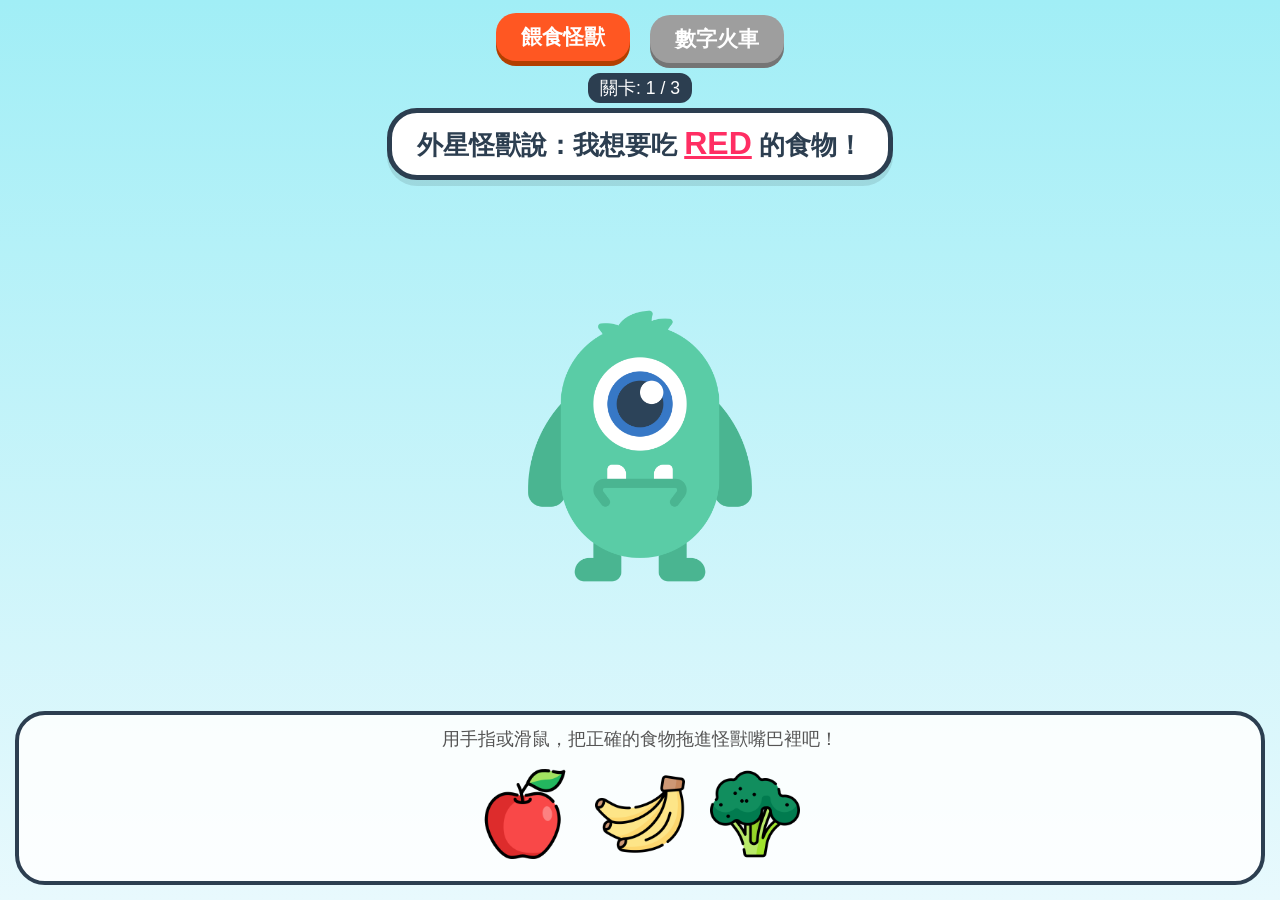
==== game-monster.html @ 685a5edb "feat: 製作幼兒互動電子書首頁與兩個互動頁面" ====
<!DOCTYPE html>
<html lang="zh-Hant">
<head>
    <meta charset="UTF-8">
    <meta name="viewport" content="width=device-width, initial-scale=1.0">
    <title>怪獸的肚子餓扁了！ - 幼兒互動電子書</title>
    <link rel="stylesheet" href="css/monster.css">
    <link rel="icon" href="favicon.ico">
</head>
<body>

    <main class="ebook-container">
        <!-- 跨頁面導覽列 -->
        <nav class="page-navigation">
            <a href="game-monster.html" class="nav-link active">餵食怪獸</a>
            <a href="game-train.html" class="nav-link">數字火車</a>
        </nav>

        <header class="game-header">
            <div class="level-indicator">關卡: <span id="monster-level">1</span> / 3</div>
            <div id="target-bubble" class="speech-bubble">
                外星怪獸說：我想要吃 <span id="target-color-text">RED</span> 的食物！
            </div>
        </header>

        <section class="stage-zone">
            <div id="monster-character" class="monster-box breathe-animation">
                <!-- 建議圖片尺寸：450x450px 去背圖 -->
                <img id="monster-img" src="assets/images/monster/monster-idle.png" alt="大嘴怪獸" draggable="false">
            </div>
        </section>

        <footer class="food-conveyor">
            <p class="guide-text">用手指或滑鼠，把正確的食物拖進怪獸嘴巴裡吧！</p>
            <div class="food-list">
                <!-- 由 JavaScript 依據優化後的資料庫動態渲染 -->
            </div>
        </footer>
    </main>

    <script src="js/monster.js"></script>
</body>
</html>
---- css/monster.css ----
:root {
    --bg-sky: #A1EEF6;
    --bubble-bg: #FFFFFF;
    --text-dark: #2C3E50;
    --border-radius-heavy: 30px;
}

* {
    box-sizing: border-box;
    margin: 0;
    padding: 0;
    user-select: none;
    -webkit-user-select: none;
}

body {
    font-family: 'Arial Rounded MT Bold', 'Comic Sans MS', sans-serif;
    background-color: #222222;
    display: flex;
    justify-content: center;
    align-items: center;
    min-height: 100vh;
    overflow: hidden;
}

.ebook-container {
    width: 100vw;
    height: 100vh;
    background: linear-gradient(180deg, var(--bg-sky) 0%, #E8F9FD 100%);
    position: relative;
    display: flex;
    flex-direction: column;
    padding: 15px;
    overflow: hidden;
}

.page-navigation {
    display: flex;
    justify-content: center;
    gap: 20px;
    margin-bottom: 10px;
    z-index: 100;
}

.nav-link {
    background-color: #9E9E9E;
    color: white;
    text-decoration: none;
    padding: 10px 25px;
    font-size: 1.3rem;
    font-weight: bold;
    border-radius: 20px;
    box-shadow: 0 5px 0px #757575;
    transition: all 0.2s ease;
}

.nav-link.active {
    background-color: #FF5722;
    box-shadow: 0 5px 0px #B33F00;
    transform: translateY(-2px);
}

.game-header {
    width: 100%;
    display: flex;
    flex-direction: column;
    align-items: center;
    gap: 5px;
}

.level-indicator {
    background-color: var(--text-dark);
    color: #FFFFFF;
    padding: 3px 12px;
    border-radius: 12px;
    font-size: 1.1rem;
}

.speech-bubble {
    background: var(--bubble-bg);
    border: 5px solid var(--text-dark);
    padding: 12px 25px;
    border-radius: var(--border-radius-heavy);
    font-size: 1.6rem;
    font-weight: bold;
    color: var(--text-dark);
    box-shadow: 0 6px 0px rgba(0,0,0,0.1);
    text-align: center;
}

#target-color-text {
    font-size: 2rem;
    text-decoration: underline;
}

.stage-zone {
    flex: 1;
    display: flex;
    justify-content: center;
    align-items: center;
}

.monster-box {
    width: 320px;
    height: 320px;
    display: flex;
    justify-content: center;
    align-items: center;
    transition: transform 0.2s ease;
}

.monster-box img {
    max-width: 100%;
    max-height: 100%;
    object-fit: contain;
}

.monster-box.target-hover {
    transform: scale(1.2);
}

.food-conveyor {
    width: 100%;
    background: rgba(255, 255, 255, 0.85);
    border: 4px solid var(--text-dark);
    border-radius: var(--border-radius-heavy);
    padding: 12px;
    text-align: center;
}

.guide-text {
    font-size: 1.1rem;
    color: #555;
    margin-bottom: 8px;
}

.food-list {
    display: flex;
    justify-content: center;
    gap: 25px;
    align-items: center;
    min-height: 110px;
}

.food-item {
    width: 90px;
    height: 90px;
    cursor: grab;
    touch-action: none;
    z-index: 20;
}

.food-item img {
    width: 100%;
    height: 100%;
    object-fit: contain;
}

.breathe-animation {
    animation: breathe 2.5s ease-in-out infinite alternate;
}

@keyframes breathe {
    0% { transform: scale(1) translateY(0); }
    100% { transform: scale(1.04) translateY(-6px); }
}

/* ==========================================================================
   響應式中斷點 (4K - 320px)
   ========================================================================== */
@media (min-width: 2560px) {
    .ebook-container { max-width: 1920px; max-height: 1080px; margin: auto; border-radius: 20px; }
    .speech-bubble { font-size: 2.5rem; }
    .monster-box { width: 450px; height: 450px; }
    .food-item { width: 130px; height: 130px; }
}
@media (max-width: 1440px) { .monster-box { width: 280px; height: 280px; } }
@media (max-width: 1024px) { .speech-bubble { font-size: 1.4rem; } }
@media (max-width: 768px) { .monster-box { width: 220px; height: 220px; } }
@media (max-width: 425px) {
    .nav-link { font-size: 1rem; padding: 8px 16px; }
    .speech-bubble { font-size: 1rem; }
    .monster-box { width: 180px; height: 180px; }
    .food-item { width: 65px; height: 65px; }
}
@media (max-width: 375px) { .monster-box { width: 150px; height: 150px; } }
@media (max-width: 320px) {
    .speech-bubble { font-size: 0.85rem; padding: 6px 12px; }
    .monster-box { width: 120px; height: 120px; }
}
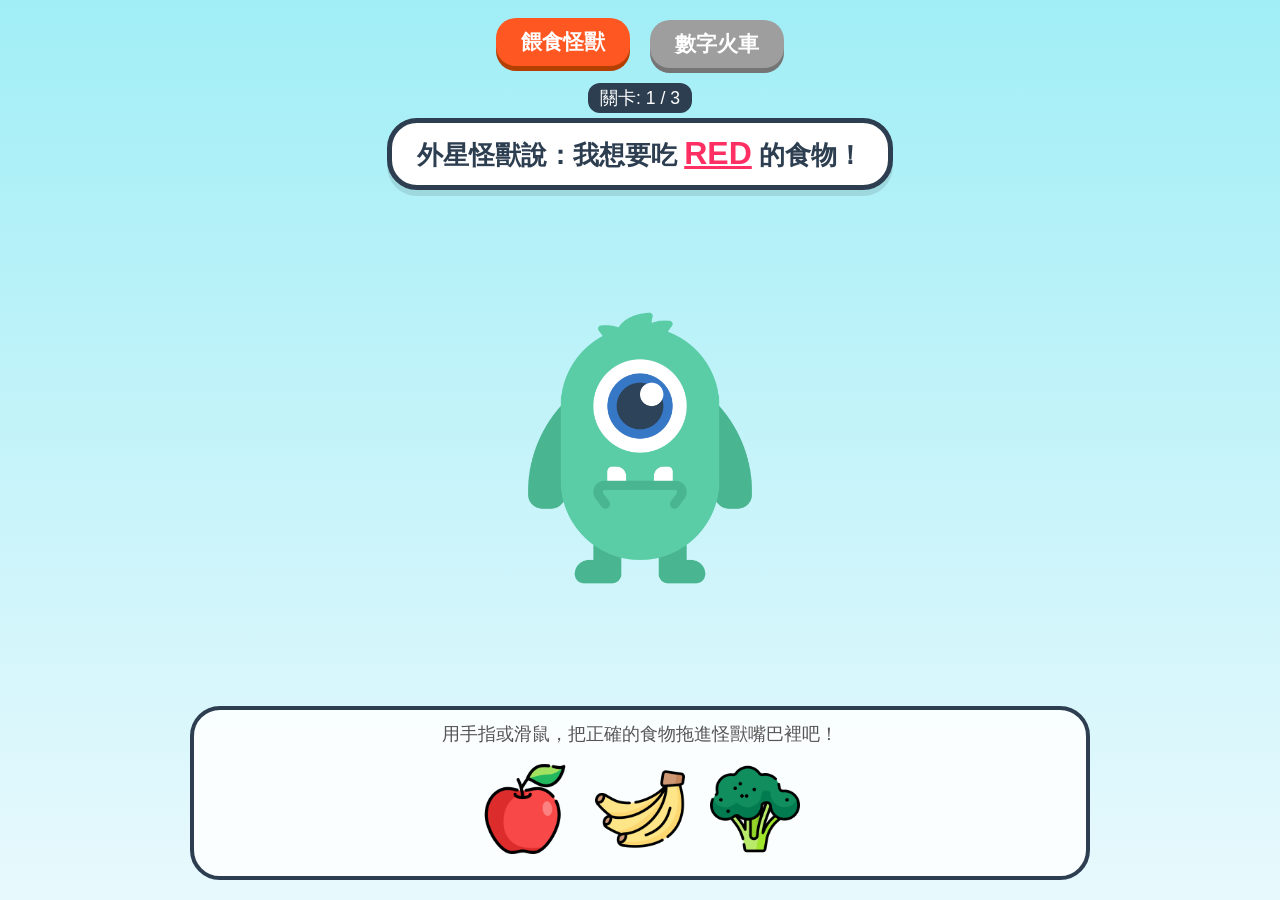
==== commit efae6af4: "fix: 修正手機版畫面遮擋與比例失衡問題，改用 CSS Grid 重構佈局  - 將外層容器由 Flexbox 改為 CSS Grid，並設定 grid-template-rows 嚴格配給垂直高度" ====
--- a/game-monster.html
+++ b/game-monster.html
@@ -2,20 +2,23 @@
 <html lang="zh-Hant">
 <head>
     <meta charset="UTF-8">
-    <meta name="viewport" content="width=device-width, initial-scale=1.0">
+    <meta name="viewport" content="width=device-width, initial-scale=1.0, maximum-scale=1.0, user-scalable=no">
     <title>怪獸的肚子餓扁了！ - 幼兒互動電子書</title>
     <link rel="stylesheet" href="css/monster.css">
     <link rel="icon" href="favicon.ico">
 </head>
 <body>
 
+    <!-- 遊戲主舞台：利用 Grid 約束高度比例，確保底部食物盤永遠不溢出螢幕 -->
     <main class="ebook-container">
+        
         <!-- 跨頁面導覽列 -->
         <nav class="page-navigation">
             <a href="game-monster.html" class="nav-link active">餵食怪獸</a>
             <a href="game-train.html" class="nav-link">數字火車</a>
         </nav>
 
+        <!-- 關卡指標與怪獸說話提示區 -->
         <header class="game-header">
             <div class="level-indicator">關卡: <span id="monster-level">1</span> / 3</div>
             <div id="target-bubble" class="speech-bubble">
@@ -23,17 +26,19 @@
             </div>
         </header>
 
+        <!-- 正中間的核心：大嘴怪獸拖曳目標舞台 -->
         <section class="stage-zone">
             <div id="monster-character" class="monster-box breathe-animation">
-                <!-- 建議圖片尺寸：450x450px 去背圖 -->
+                <!-- 建議圖片尺寸：PC端 320x320px，手機端 130x130px。去背圖 (PNG) -->
                 <img id="monster-img" src="assets/images/monster/monster-idle.png" alt="大嘴怪獸" draggable="false">
             </div>
         </section>
 
+        <!-- 下方浮動食物傳送帶（拖曳來源區） -->
         <footer class="food-conveyor">
             <p class="guide-text">用手指或滑鼠，把正確的食物拖進怪獸嘴巴裡吧！</p>
             <div class="food-list">
-                <!-- 由 JavaScript 依據優化後的資料庫動態渲染 -->
+                <!-- 由 JavaScript 依據資料庫陣列動態渲染 -->
             </div>
         </footer>
     </main>
--- a/css/monster.css
+++ b/css/monster.css
@@ -23,14 +23,17 @@
     overflow: hidden;
 }
 
+/* 核心容器：改用 Grid 高度嚴格控管，防止元件重疊或出界 */
 .ebook-container {
     width: 100vw;
     height: 100vh;
     background: linear-gradient(180deg, var(--bg-sky) 0%, #E8F9FD 100%);
     position: relative;
-    display: flex;
-    flex-direction: column;
-    padding: 15px;
+    display: grid;
+    /* 垂直配置：導覽、提示區、中央怪獸(吃掉剩餘空間)、下方食物盤(靠底浮動) */
+    grid-template-rows: auto auto 1fr auto;
+    padding: 20px;
+    gap: 15px;
     overflow: hidden;
 }
 
@@ -38,7 +41,6 @@
     display: flex;
     justify-content: center;
     gap: 20px;
-    margin-bottom: 10px;
     z-index: 100;
 }
 
@@ -93,11 +95,14 @@
     text-decoration: underline;
 }
 
+/* 怪獸放置舞台：在 Grid 約束下，自動縮減內部圖片大小，不推擠上下區塊 */
 .stage-zone {
-    flex: 1;
-    display: flex;
-    justify-content: center;
-    align-items: center;
+    display: flex;
+    justify-content: center;
+    align-items: center;
+    width: 100%;
+    height: 100%;
+    overflow: hidden;
 }
 
 .monster-box {
@@ -119,13 +124,17 @@
     transform: scale(1.2);
 }
 
+/* 下方食物盒：利用 align-self 讓區塊在手機板上完美靠底浮動 */
 .food-conveyor {
     width: 100%;
+    max-width: 900px;
+    margin: 0 auto;
     background: rgba(255, 255, 255, 0.85);
     border: 4px solid var(--text-dark);
     border-radius: var(--border-radius-heavy);
     padding: 12px;
     text-align: center;
+    align-self: end; 
 }
 
 .guide-text {
@@ -166,25 +175,61 @@
 }
 
 /* ==========================================================================
-   響應式中斷點 (4K - 320px)
+   響應式中斷點 (4K - 320px 完整防禦)
    ========================================================================== */
+
+/* 4K 超大型螢幕 */
 @media (min-width: 2560px) {
-    .ebook-container { max-width: 1920px; max-height: 1080px; margin: auto; border-radius: 20px; }
+    .ebook-container { max-width: 1920px; max-height: 1080px; margin: auto; border-radius: 20px; gap: 25px; }
     .speech-bubble { font-size: 2.5rem; }
     .monster-box { width: 450px; height: 450px; }
     .food-item { width: 130px; height: 130px; }
 }
-@media (max-width: 1440px) { .monster-box { width: 280px; height: 280px; } }
-@media (max-width: 1024px) { .speech-bubble { font-size: 1.4rem; } }
-@media (max-width: 768px) { .monster-box { width: 220px; height: 220px; } }
+
+/* 大型筆記型電腦 */
+@media (max-width: 1440px) {
+    .monster-box { width: 280px; height: 280px; }
+}
+
+/* 筆記型電腦 */
+@media (max-width: 1024px) {
+    .speech-bubble { font-size: 1.4rem; }
+    .monster-box { width: 250px; height: 250px; }
+}
+
+/* 平板電腦 */
+@media (max-width: 768px) {
+    .ebook-container { padding: 12px; gap: 10px; }
+    .speech-bubble { font-size: 1.2rem; }
+    .monster-box { width: 220px; height: 220px; }
+    .food-item { width: 75px; height: 75px; }
+    .food-list { min-height: 95px; }
+}
+
+/* 大型手機 (防遮擋關鍵縮減) */
 @media (max-width: 425px) {
-    .nav-link { font-size: 1rem; padding: 8px 16px; }
-    .speech-bubble { font-size: 1rem; }
-    .monster-box { width: 180px; height: 180px; }
-    .food-item { width: 65px; height: 65px; }
-}
-@media (max-width: 375px) { .monster-box { width: 150px; height: 150px; } }
+    .ebook-container { padding: 8px; gap: 8px; }
+    .nav-link { font-size: 1rem; padding: 8px 16px; border-radius: 15px; }
+    .speech-bubble { font-size: 1rem; padding: 8px 15px; border-width: 3px; border-radius: 20px; }
+    #target-color-text { font-size: 1.3rem; }
+    .monster-box { width: 140px; height: 140px; } /* 縮小怪獸，清出剩餘高度給底部的食物盤 */
+    .food-conveyor { padding: 10px; border-width: 3px; border-radius: 20px; }
+    .guide-text { font-size: 0.9rem; margin-bottom: 6px; }
+    .food-list { min-height: 60px; gap: 15px; }
+    .food-item { width: 50px; height: 50px; } /* 縮小食物，防止小手機高度塞不下 */
+}
+
+/* 中型手機 */
+@media (max-width: 375px) {
+    .monster-box { width: 130px; height: 130px; }
+    .food-item { width: 45px; height: 45px; }
+}
+
+/* 小型手機 */
 @media (max-width: 320px) {
+    .ebook-container { gap: 5px; }
     .speech-bubble { font-size: 0.85rem; padding: 6px 12px; }
-    .monster-box { width: 120px; height: 120px; }
+    .monster-box { width: 110px; height: 110px; }
+    .food-list { min-height: 50px; gap: 10px; }
+    .food-item { width: 40px; height: 40px; }
 }
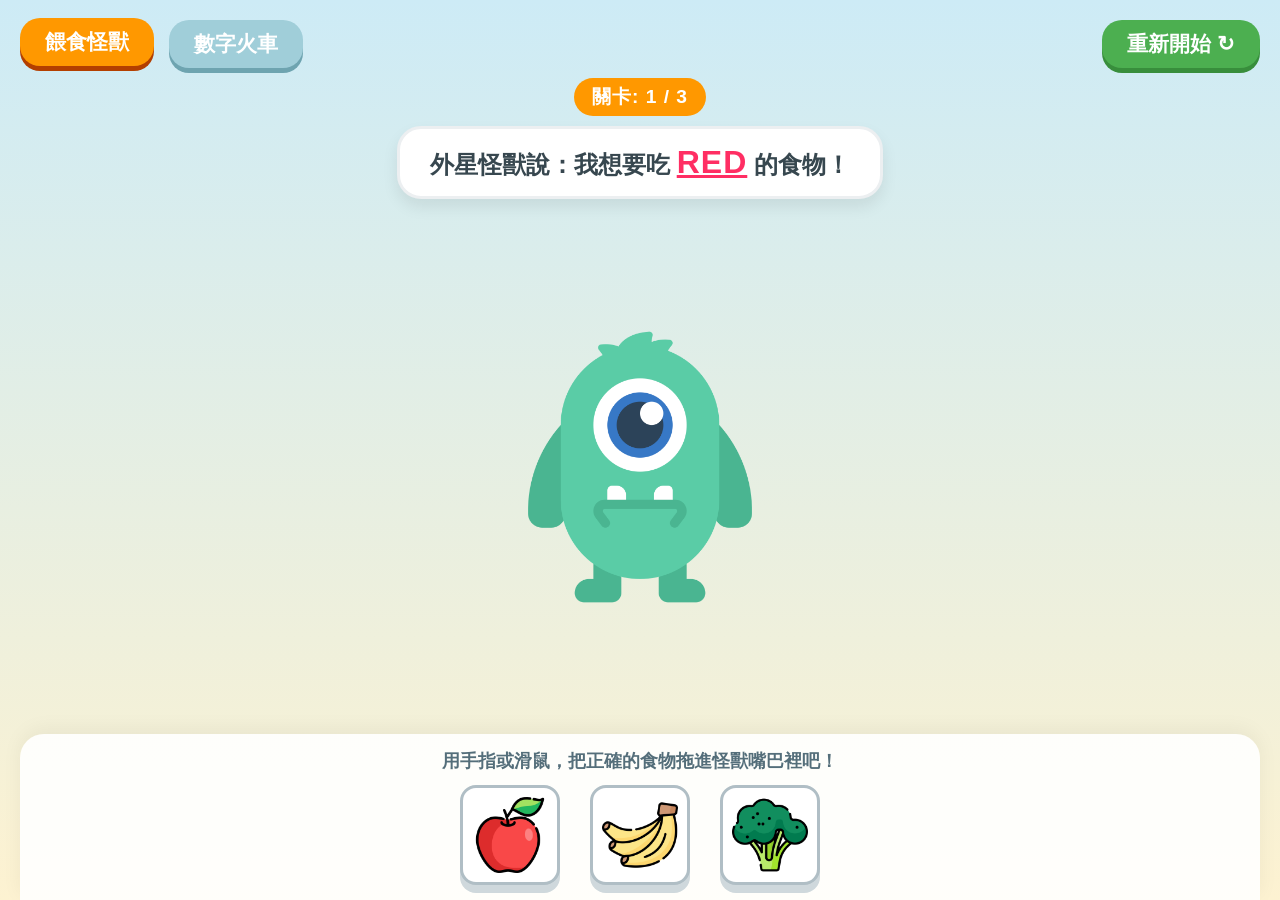
==== commit f8c8fc2b: "feat: 重構 RWD 版面、調整樣式，並補上互動音效和「重新開始」功能" ====
--- a/game-monster.html
+++ b/game-monster.html
@@ -9,16 +9,16 @@
 </head>
 <body>
 
-    <!-- 遊戲主舞台：利用 Grid 約束高度比例，確保底部食物盤永遠不溢出螢幕 -->
     <main class="ebook-container">
         
-        <!-- 跨頁面導覽列 -->
         <nav class="page-navigation">
-            <a href="game-monster.html" class="nav-link active">餵食怪獸</a>
-            <a href="game-train.html" class="nav-link">數字火車</a>
+            <div class="route-links">
+                <a href="game-monster.html" class="nav-link active">餵食怪獸</a>
+                <a href="game-train.html" class="nav-link">數字火車</a>
+            </div>
+            <button id="btn-restart" class="control-btn">重新開始 ↻</button>
         </nav>
 
-        <!-- 關卡指標與怪獸說話提示區 -->
         <header class="game-header">
             <div class="level-indicator">關卡: <span id="monster-level">1</span> / 3</div>
             <div id="target-bubble" class="speech-bubble">
@@ -26,20 +26,15 @@
             </div>
         </header>
 
-        <!-- 正中間的核心：大嘴怪獸拖曳目標舞台 -->
         <section class="stage-zone">
             <div id="monster-character" class="monster-box breathe-animation">
-                <!-- 建議圖片尺寸：PC端 320x320px，手機端 130x130px。去背圖 (PNG) -->
                 <img id="monster-img" src="assets/images/monster/monster-idle.png" alt="大嘴怪獸" draggable="false">
             </div>
         </section>
 
-        <!-- 下方浮動食物傳送帶（拖曳來源區） -->
         <footer class="food-conveyor">
             <p class="guide-text">用手指或滑鼠，把正確的食物拖進怪獸嘴巴裡吧！</p>
-            <div class="food-list">
-                <!-- 由 JavaScript 依據資料庫陣列動態渲染 -->
-            </div>
+            <div class="food-list"></div>
         </footer>
     </main>
 
--- a/css/monster.css
+++ b/css/monster.css
@@ -1,235 +1,353 @@
+/* ==========================================================================
+   1. 全域變數與重設 (Reset & Theme Variables)
+   ========================================================================== */
 :root {
-    --bg-sky: #A1EEF6;
-    --bubble-bg: #FFFFFF;
-    --text-dark: #2C3E50;
-    --border-radius-heavy: 30px;
+    --bg-sky: #cdebf6;
+    --color-primary: #FF9800;
+    --color-primary-shadow: #B33F00;
+    --color-bubble: #FFFFFF;
+    --color-text-dark: #37474F;
+    
+    --color-nav-inactive: #A0CED9;
+    --color-nav-inactive-shadow: #6EA4B0;
+
+    /* 重新開始按鈕專用的繪本風綠色系變數 */
+    --color-restart: #4CAF50;
+    --color-restart-shadow: #388E3C;
+
+    --bg-conveyor: rgba(255, 255, 255, 0.9);
+    --monster-hover-glow: 0 0 55px #FF4081;
+    --color-food-border: #B0BEC5;
+    
+    --font-family: 'Comic Sans MS', 'Chalkboard SE', 'Microsoft JhengHei', sans-serif;
+    --radius-large: 24px;
+    --radius-small: 16px;
+    
+    --shadow-soft: 0 8px 16px rgba(0, 0, 0, 0.08);
+    --shadow-food: 0 8px 0px #CFD8DC;
 }
 
 * {
     box-sizing: border-box;
     margin: 0;
     padding: 0;
-    user-select: none;
-    -webkit-user-select: none;
+    -webkit-tap-highlight-color: transparent;
 }
 
 body {
-    font-family: 'Arial Rounded MT Bold', 'Comic Sans MS', sans-serif;
-    background-color: #222222;
-    display: flex;
-    justify-content: center;
-    align-items: center;
-    min-height: 100vh;
+    font-family: var(--font-family);
+    background: linear-gradient(180deg, var(--bg-sky) 0%, #fdf2d1 100%);
+    color: var(--color-text-dark);
     overflow: hidden;
-}
-
-/* 核心容器：改用 Grid 高度嚴格控管，防止元件重疊或出界 */
-.ebook-container {
     width: 100vw;
     height: 100vh;
-    background: linear-gradient(180deg, var(--bg-sky) 0%, #E8F9FD 100%);
-    position: relative;
-    display: grid;
-    /* 垂直配置：導覽、提示區、中央怪獸(吃掉剩餘空間)、下方食物盤(靠底浮動) */
-    grid-template-rows: auto auto 1fr auto;
-    padding: 20px;
+}
+
+/* ==========================================================================
+   2. 主舞台骨架與響應式約束 (Layout Container)
+   ========================================================================== */
+.ebook-container {
+    display: flex;
+    flex-direction: column;
+    justify-content: space-between;
+    align-items: center;
+    width: 100%;
+    height: 100vh;
+    padding: 20px 20px 0 20px; /* 底部設為 0，對齊火車頁面推至最底部的做法 */
+    max-width: 1440px;
+    margin: 0 auto;
+}
+
+/* 跨頁面導覽列容器：改為橫向橫跨，為重新開始按鈕騰出彈性擺放空間 */
+.page-navigation {
+    display: flex;
+    justify-content: space-between;
+    align-items: center;
+    width: 100%;
+    margin-bottom: 10px;
+    z-index: 10;
+}
+
+/* 將路由網頁連結群組包裹起來 */
+.route-links {
+    display: flex;
     gap: 15px;
-    overflow: hidden;
-}
-
-.page-navigation {
-    display: flex;
-    justify-content: center;
-    gap: 20px;
-    z-index: 100;
 }
 
 .nav-link {
-    background-color: #9E9E9E;
+    background-color: var(--color-nav-inactive);
     color: white;
     text-decoration: none;
     padding: 10px 25px;
     font-size: 1.3rem;
     font-weight: bold;
     border-radius: 20px;
-    box-shadow: 0 5px 0px #757575;
+    box-shadow: 0 5px 0px var(--color-nav-inactive-shadow);
     transition: all 0.2s ease;
 }
 
 .nav-link.active {
-    background-color: #FF5722;
-    box-shadow: 0 5px 0px #B33F00;
+    background-color: var(--color-primary);
+    box-shadow: 0 5px 0px var(--color-primary-shadow);
     transform: translateY(-2px);
 }
 
+/* 重新開始控制按鈕：採用與導覽列同步的 3D 立體剪紙風格 */
+.control-btn {
+    background-color: var(--color-restart);
+    color: white;
+    border: none;
+    padding: 10px 25px;
+    font-size: 1.3rem;
+    font-weight: bold;
+    border-radius: 20px;
+    box-shadow: 0 5px 0px var(--color-restart-shadow);
+    cursor: pointer;
+    font-family: var(--font-family);
+    transition: all 0.15s ease;
+}
+
+/* 按鈕點擊或觸碰時的下壓立體反饋 */
+.control-btn:active {
+    transform: translateY(3px);
+    box-shadow: 0 2px 0px var(--color-restart-shadow);
+}
+
+/* ==========================================================================
+   3. 遊戲狀態與題目發問區 (Header & Speech Bubble)
+   ========================================================================== */
 .game-header {
     width: 100%;
+    text-align: center;
     display: flex;
     flex-direction: column;
     align-items: center;
-    gap: 5px;
+    gap: 10px;
 }
 
 .level-indicator {
-    background-color: var(--text-dark);
-    color: #FFFFFF;
-    padding: 3px 12px;
-    border-radius: 12px;
-    font-size: 1.1rem;
+    background-color: var(--color-primary);
+    color: white;
+    padding: 6px 18px;
+    border-radius: 50px;
+    font-size: 1.2rem;
+    font-weight: bold;
+    letter-spacing: 1px;
 }
 
 .speech-bubble {
-    background: var(--bubble-bg);
-    border: 5px solid var(--text-dark);
-    padding: 12px 25px;
-    border-radius: var(--border-radius-heavy);
-    font-size: 1.6rem;
-    font-weight: bold;
-    color: var(--text-dark);
-    box-shadow: 0 6px 0px rgba(0,0,0,0.1);
-    text-align: center;
-}
-
-#target-color-text {
+    background-color: var(--color-bubble);
+    border-radius: var(--radius-large);
+    padding: 15px 30px;
+    font-size: 1.5rem;
+    font-weight: bold;
+    box-shadow: var(--shadow-soft);
+    position: relative;
+    max-width: 90%;
+    border: 3px solid #ECEFF1;
+}
+
+/* 徹底移除原本寫在 JS 裡的 inline style，全部收納回 CSS 語意化類別 */
+.highlight-target {
     font-size: 2rem;
     text-decoration: underline;
-}
-
-/* 怪獸放置舞台：在 Grid 約束下，自動縮減內部圖片大小，不推擠上下區塊 */
+    font-weight: 900;
+    letter-spacing: 1px;
+}
+
+/* 全部通關時，由 JS 賦予的特殊大彩蛋字體樣式 */
+.game-complete-text {
+    color: #FF1E62;
+    font-size: 2rem;
+    font-weight: 900;
+}
+
+#target-color-text {
+    font-weight: 900;
+    letter-spacing: 1px;
+}
+
+/* ==========================================================================
+   4. 正中間的核心：大嘴怪獸拖曳目標舞台 (Monster Target Zone)
+   ========================================================================== */
 .stage-zone {
-    display: flex;
+    width: 100%;
+    flex-grow: 1;
+    display: flex;
+    align-items: center;
     justify-content: center;
-    align-items: center;
+    padding: 10px 0;
+    min-height: 0; /* 關鍵防爆：允許內容物在 Flex 容器內縮小，不撐破外殼 */
+}
+
+/* 將預設尺寸改為更平穩自適應的 260px，保留垂直安全預算給下方區塊 */
+.monster-box {
+    width: 260px;
+    height: 260px;
+    display: flex;
+    align-items: center;
+    justify-content: center;
+    border-radius: 50%;
+    transition: transform 0.2s cubic-bezier(0.175, 0.885, 0.32, 1.275), filter 0.2s ease;
+}
+
+.monster-box img {
     width: 100%;
     height: 100%;
-    overflow: hidden;
-}
-
-.monster-box {
-    width: 320px;
-    height: 320px;
-    display: flex;
-    justify-content: center;
-    align-items: center;
-    transition: transform 0.2s ease;
-}
-
-.monster-box img {
-    max-width: 100%;
-    max-height: 100%;
     object-fit: contain;
+    user-select: none;
 }
 
 .monster-box.target-hover {
-    transform: scale(1.2);
-}
-
-/* 下方食物盒：利用 align-self 讓區塊在手機板上完美靠底浮動 */
+    transform: scale(1.1);
+    filter: drop-shadow(var(--monster-hover-glow));
+}
+
+/* ==========================================================================
+   5. 下方食物傳送帶與拖曳物件 (Food Conveyor & Drag Items)
+   ========================================================================== */
 .food-conveyor {
     width: 100%;
-    max-width: 900px;
-    margin: 0 auto;
-    background: rgba(255, 255, 255, 0.85);
-    border: 4px solid var(--text-dark);
-    border-radius: var(--border-radius-heavy);
-    padding: 12px;
     text-align: center;
-    align-self: end; 
+    background-color: var(--bg-conveyor);
+    padding: 15px;
+    border-radius: var(--radius-large) var(--radius-large) 0 0;
+    box-shadow: 0 -5px 20px rgba(0,0,0,0.05);
+    z-index: 5;
 }
 
 .guide-text {
     font-size: 1.1rem;
-    color: #555;
-    margin-bottom: 8px;
+    color: #546E7A;
+    margin-bottom: 12px; /* 稍微縮小外距防破版 */
+    font-weight: bold;
 }
 
 .food-list {
     display: flex;
     justify-content: center;
-    gap: 25px;
-    align-items: center;
-    min-height: 110px;
-}
-
+    align-items: center;
+    gap: 30px;
+    width: 100%;
+    max-width: 800px;
+    margin: 0 auto;
+    min-height: 95px; /* 優化高度邊界 */
+}
+
+/* 配合一般筆電 100% 縮放縮減為 95px 基準，維持與火車按鈕相近的視覺比重 */
 .food-item {
-    width: 90px;
-    height: 90px;
+    width: 95px;
+    height: 95px;
+    background-color: #FFFFFF;
+    border: 3px solid var(--color-food-border);
+    border-radius: var(--radius-small);
+    box-shadow: var(--shadow-food);
+    display: flex;
+    align-items: center;
+    justify-content: center;
     cursor: grab;
     touch-action: none;
-    z-index: 20;
+    user-select: none;
+    transition: transform 0.15s ease, box-shadow 0.15s ease;
+}
+
+.food-item:active {
+    cursor: grabbing;
+    transform: scale(1.15) translateY(-5px);
+    box-shadow: 0 15px 25px rgba(55, 71, 79, 0.3);
+    z-index: 999;
 }
 
 .food-item img {
-    width: 100%;
-    height: 100%;
+    width: 80%;
+    height: 80%;
     object-fit: contain;
 }
 
+/* ==========================================================================
+   6. 動態特效與動畫庫 (Animations)
+   ========================================================================== */
 .breathe-animation {
-    animation: breathe 2.5s ease-in-out infinite alternate;
-}
-
-@keyframes breathe {
-    0% { transform: scale(1) translateY(0); }
-    100% { transform: scale(1.04) translateY(-6px); }
-}
-
-/* ==========================================================================
-   響應式中斷點 (4K - 320px 完整防禦)
-   ========================================================================== */
-
-/* 4K 超大型螢幕 */
-@media (min-width: 2560px) {
-    .ebook-container { max-width: 1920px; max-height: 1080px; margin: auto; border-radius: 20px; gap: 25px; }
-    .speech-bubble { font-size: 2.5rem; }
-    .monster-box { width: 450px; height: 450px; }
-    .food-item { width: 130px; height: 130px; }
-}
-
-/* 大型筆記型電腦 */
-@media (max-width: 1440px) {
+    animation: monsterBreathe 3s ease-in-out infinite;
+}
+
+@keyframes monsterBreathe {
+    0%, 100% { transform: translateY(0); }
+    50% { transform: translateY(-8px); }
+}
+
+/* ==========================================================================
+   7. 全方位斷點響應式設計 (RWD Media Queries)
+   ========================================================================== */
+
+/* 【4K 超大型螢幕】 2560px 以上 */
+@media screen and (min-width: 2560px) {
+    .ebook-container { max-width: 2200px; padding: 60px 60px 0 60px; }
+    .speech-bubble { font-size: 2.5rem; padding: 30px 60px; }
+    .monster-box { width: 520px; height: 520px; }
+    .food-conveyor { padding: 40px; }
+    .food-list { gap: 50px; max-width: 1200px; min-height: 220px; }
+    .food-item { width: 200px; height: 200px; border-width: 5px; box-shadow: 0 12px 0px #CFD8DC; }
+    .food-item:active { box-shadow: 0 25px 40px rgba(55, 71, 79, 0.3); }
+    .guide-text { font-size: 2rem; margin-bottom: 30px; }
+    .level-indicator { font-size: 2rem; }
+    .nav-link, .control-btn { padding: 16px 40px; font-size: 2rem; border-radius: 35px; box-shadow: 0 10px 0px var(--color-nav-inactive-shadow); }
+    .nav-link.active { box-shadow: 0 10px 0px var(--color-primary-shadow); }
+    .control-btn { box-shadow: 0 10px 0px var(--color-restart-shadow); }
+}
+
+/* 【大型筆記型電腦】 1440px 階層 */
+@media screen and (max-width: 1440px) {
     .monster-box { width: 280px; height: 280px; }
-}
-
-/* 筆記型電腦 */
-@media (max-width: 1024px) {
-    .speech-bubble { font-size: 1.4rem; }
-    .monster-box { width: 250px; height: 250px; }
-}
-
-/* 平板電腦 */
-@media (max-width: 768px) {
-    .ebook-container { padding: 12px; gap: 10px; }
-    .speech-bubble { font-size: 1.2rem; }
-    .monster-box { width: 220px; height: 220px; }
-    .food-item { width: 75px; height: 75px; }
-    .food-list { min-height: 95px; }
-}
-
-/* 大型手機 (防遮擋關鍵縮減) */
-@media (max-width: 425px) {
-    .ebook-container { padding: 8px; gap: 8px; }
-    .nav-link { font-size: 1rem; padding: 8px 16px; border-radius: 15px; }
-    .speech-bubble { font-size: 1rem; padding: 8px 15px; border-width: 3px; border-radius: 20px; }
-    #target-color-text { font-size: 1.3rem; }
-    .monster-box { width: 140px; height: 140px; } /* 縮小怪獸，清出剩餘高度給底部的食物盤 */
-    .food-conveyor { padding: 10px; border-width: 3px; border-radius: 20px; }
-    .guide-text { font-size: 0.9rem; margin-bottom: 6px; }
-    .food-list { min-height: 60px; gap: 15px; }
-    .food-item { width: 50px; height: 50px; } /* 縮小食物，防止小手機高度塞不下 */
-}
-
-/* 中型手機 */
-@media (max-width: 375px) {
-    .monster-box { width: 130px; height: 130px; }
-    .food-item { width: 45px; height: 45px; }
-}
-
-/* 小型手機 */
-@media (max-width: 320px) {
-    .ebook-container { gap: 5px; }
-    .speech-bubble { font-size: 0.85rem; padding: 6px 12px; }
+    .food-item { width: 100px; height: 100px; }
+}
+
+/* 【一般筆記型電腦】 1024px 以下 */
+@media screen and (max-width: 1024px) {
+    .speech-bubble { font-size: 1.3rem; }
+    .monster-box { width: 230px; height: 230px; }
+    .food-item { width: 90px; height: 90px; }
+    .nav-link, .control-btn { font-size: 1.1rem; padding: 8px 20px; }
+}
+
+/* 【平板電腦】 768px 以下 */
+@media screen and (max-width: 768px) {
+    .ebook-container { padding: 15px 15px 0 15px; }
+    .monster-box { width: 200px; height: 200px; }
+    .food-list { gap: 20px; min-height: 90px; }
+    .food-item { width: 85px; height: 85px; box-shadow: 0 6px 0px #CFD8DC; }
+}
+
+/* 【大型手機】 425px 以下 */
+@media screen and (max-width: 425px) {
+    .page-navigation { flex-direction: column; gap: 10px; }
+    .route-links { width: 100%; justify-content: center; }
+    .control-btn { width: 80%; text-align: center; padding: 6px 15px; font-size: 1rem; }
+    .speech-bubble { font-size: 1.1rem; padding: 10px 20px; }
+    .monster-box { width: 140px; height: 140px; }
+    .food-list { gap: 12px; min-height: 80px; }
+    .food-item { width: 75px; height: 75px; border-width: 2px; box-shadow: 0 5px 0px #CFD8DC; }
+    .guide-text { font-size: 0.9rem; margin-bottom: 8px; }
+    .nav-link { font-size: 1rem; padding: 6px 15px; }
+}
+
+/* 【中型手機】 375px 以下 */
+@media screen and (max-width: 375px) {
+    .speech-bubble { font-size: 1rem; }
+    .monster-box { width: 125px; height: 125px; }
+    .food-item { width: 70px; height: 70px; }
+    .level-indicator { font-size: 1rem; }
+}
+
+/* 【小型手機防爆破破版裝置】 320px 以下 */
+@media screen and (max-width: 320px) {
+    .ebook-container { padding: 8px 8px 0 8px; }
+    .page-navigation { gap: 6px; }
+    .route-links { gap: 6px; }
+    .nav-link { padding: 4px 10px; font-size: 0.85rem; border-radius: 12px; }
+    .control-btn { padding: 4px 10px; font-size: 0.85rem; border-radius: 12px; width: 90%; }
+    .speech-bubble { padding: 6px 12px; }
     .monster-box { width: 110px; height: 110px; }
-    .food-list { min-height: 50px; gap: 10px; }
-    .food-item { width: 40px; height: 40px; }
+    .food-list { gap: 8px; min-height: 70px; }
+    .food-item { width: 62px; height: 62px; box-shadow: 0 4px 0px #CFD8DC; }
 }
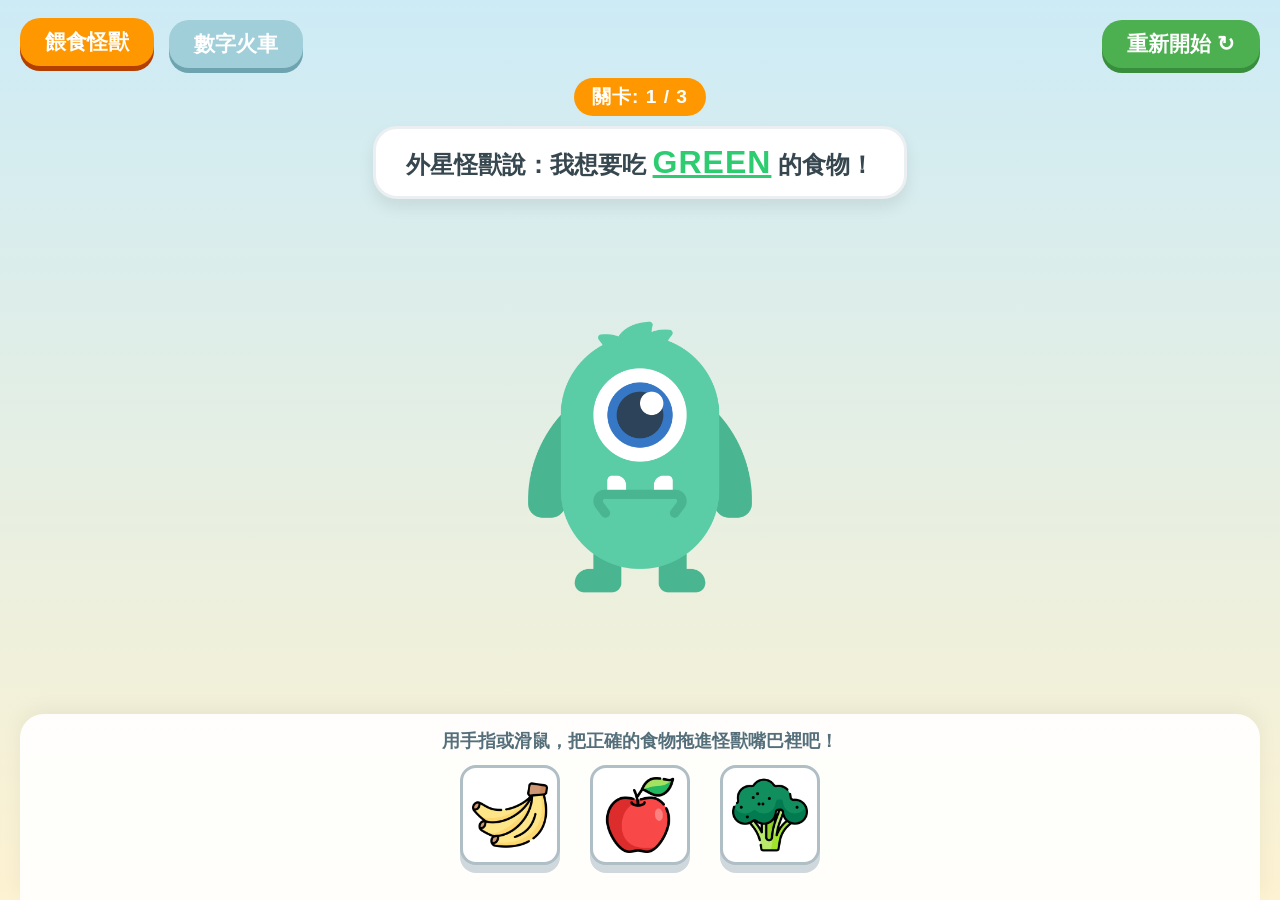
==== commit ddcab6cf: "feat: 整合全站音訊管理並重構遊戲為隨機動態出題架構 - 新增全站音訊管理：     - 建立統一的音訊管理模組，集中處理全站背景音樂與點擊音效。     - 實作跨頁面進度儲存與無縫接軌播放，解" ====
--- a/game-monster.html
+++ b/game-monster.html
@@ -1,43 +1,58 @@
-<!DOCTYPE html>
+<!doctype html>
 <html lang="zh-Hant">
-<head>
-    <meta charset="UTF-8">
-    <meta name="viewport" content="width=device-width, initial-scale=1.0, maximum-scale=1.0, user-scalable=no">
+  <head>
+    <meta charset="UTF-8" />
+    <meta
+      name="viewport"
+      content="width=device-width, initial-scale=1.0, maximum-scale=1.0, user-scalable=no"
+    />
+    <meta charset="utf-8" />
+    <meta name="keywords" content="怪獸的肚子餓扁了！ - 幼兒互動電子書" />
+    <meta name="description" content="怪獸的肚子餓扁了！ - 幼兒互動電子書" />
     <title>怪獸的肚子餓扁了！ - 幼兒互動電子書</title>
-    <link rel="stylesheet" href="css/monster.css">
-    <link rel="icon" href="favicon.ico">
-</head>
-<body>
+    <meta name="viewport" content="width=device-width, initial-scale=1.0, interactive-widget=resizes-content">
+    <meta name="format-detection" content="telephone=no" />
+    <link rel="stylesheet" href="css/monster.css" />
+    <link rel="icon" href="favicon.ico" />
+  </head>
+  <body>
+    <main class="ebook-container">
+      <nav class="page-navigation">
+        <div class="route-links">
+          <a href="game-monster.html" class="nav-link active">餵食怪獸</a>
+          <a href="game-train.html" class="nav-link">數字火車</a>
+        </div>
+        <button id="btn-restart" class="control-btn">重新開始 ↻</button>
+      </nav>
 
-    <main class="ebook-container">
-        
-        <nav class="page-navigation">
-            <div class="route-links">
-                <a href="game-monster.html" class="nav-link active">餵食怪獸</a>
-                <a href="game-train.html" class="nav-link">數字火車</a>
-            </div>
-            <button id="btn-restart" class="control-btn">重新開始 ↻</button>
-        </nav>
+      <header class="game-header">
+        <div class="level-indicator">
+          關卡: <span id="monster-level">1</span> / 3
+        </div>
+        <div id="target-bubble" class="speech-bubble">
+          外星怪獸說：我想要吃 <span id="target-color-text">RED</span> 的食物！
+        </div>
+      </header>
 
-        <header class="game-header">
-            <div class="level-indicator">關卡: <span id="monster-level">1</span> / 3</div>
-            <div id="target-bubble" class="speech-bubble">
-                外星怪獸說：我想要吃 <span id="target-color-text">RED</span> 的食物！
-            </div>
-        </header>
+      <section class="stage-zone">
+        <div id="monster-character" class="monster-box breathe-animation">
+          <img
+            id="monster-img"
+            src="assets/images/monster/monster-idle.png"
+            alt="大嘴怪獸"
+            draggable="false"
+          />
+        </div>
+      </section>
 
-        <section class="stage-zone">
-            <div id="monster-character" class="monster-box breathe-animation">
-                <img id="monster-img" src="assets/images/monster/monster-idle.png" alt="大嘴怪獸" draggable="false">
-            </div>
-        </section>
-
-        <footer class="food-conveyor">
-            <p class="guide-text">用手指或滑鼠，把正確的食物拖進怪獸嘴巴裡吧！</p>
-            <div class="food-list"></div>
-        </footer>
+      <footer class="food-conveyor">
+        <p class="guide-text">用手指或滑鼠，把正確的食物拖進怪獸嘴巴裡吧！</p>
+        <div class="food-list"></div>
+      </footer>
     </main>
 
+    <!-- 引入主要邏輯 JavaScript -->
+    <script src="js/audio-manager.js.js"></script>
     <script src="js/monster.js"></script>
-</body>
-</html>+  </body>
+</html>
--- a/css/monster.css
+++ b/css/monster.css
@@ -40,7 +40,9 @@
     color: var(--color-text-dark);
     overflow: hidden;
     width: 100vw;
+    /* 採用 dvh 確保在手機瀏覽器選單縮放時，背景範圍能即時動態校準 */
     height: 100vh;
+    height: 100dvh;
 }
 
 /* ==========================================================================
@@ -52,13 +54,15 @@
     justify-content: space-between;
     align-items: center;
     width: 100%;
+    /* 使用 dvh 核心關鍵字，強制讓容器高度扣除手機瀏覽器的動態網址列與底欄 */
     height: 100vh;
-    padding: 20px 20px 0 20px; /* 底部設為 0，對齊火車頁面推至最底部的做法 */
+    height: 100dvh;
+    padding: 20px 20px 0 20px;
     max-width: 1440px;
     margin: 0 auto;
 }
 
-/* 跨頁面導覽列容器：改為橫向橫跨，為重新開始按鈕騰出彈性擺放空間 */
+/* 跨頁面導覽列容器 */
 .page-navigation {
     display: flex;
     justify-content: space-between;
@@ -92,7 +96,7 @@
     transform: translateY(-2px);
 }
 
-/* 重新開始控制按鈕：採用與導覽列同步的 3D 立體剪紙風格 */
+/* 重新開始控制按鈕 */
 .control-btn {
     background-color: var(--color-restart);
     color: white;
@@ -147,7 +151,7 @@
     border: 3px solid #ECEFF1;
 }
 
-/* 徹底移除原本寫在 JS 裡的 inline style，全部收納回 CSS 語意化類別 */
+/* 移除原本寫在 JS 裡的 inline style，收納回 CSS */
 .highlight-target {
     font-size: 2rem;
     text-decoration: underline;
@@ -177,13 +181,19 @@
     align-items: center;
     justify-content: center;
     padding: 10px 0;
-    min-height: 0; /* 關鍵防爆：允許內容物在 Flex 容器內縮小，不撐破外殼 */
-}
-
-/* 將預設尺寸改為更平穩自適應的 260px，保留垂直安全預算給下方區塊 */
+    min-height: 0; /* 允許主舞台自由極限縮小，騰出剩餘垂直高度給底部按鈕 */
+}
+
+/* 建議怪獸圖片尺寸：
+   - 寬高比例 1:1 正方形
+   - 去背 PNG 圖檔
+   - 基礎解析度建議：512px * 512px 
+*/
 .monster-box {
     width: 260px;
     height: 260px;
+    max-width: 40vh; /* 新增安全閥：防止矮螢幕手機下怪獸高度反客為主 */
+    max-height: 40vh;
     display: flex;
     align-items: center;
     justify-content: center;
@@ -214,12 +224,14 @@
     border-radius: var(--radius-large) var(--radius-large) 0 0;
     box-shadow: 0 -5px 20px rgba(0,0,0,0.05);
     z-index: 5;
+    /* 新增底部安全邊距，應對沒有 dvh 降級時的環境保護 */
+    padding-bottom: calc(35px + env(safe-area-inset-bottom));
 }
 
 .guide-text {
     font-size: 1.1rem;
     color: #546E7A;
-    margin-bottom: 12px; /* 稍微縮小外距防破版 */
+    margin-bottom: 12px;
     font-weight: bold;
 }
 
@@ -231,10 +243,14 @@
     width: 100%;
     max-width: 800px;
     margin: 0 auto;
-    min-height: 95px; /* 優化高度邊界 */
-}
-
-/* 配合一般筆電 100% 縮放縮減為 95px 基準，維持與火車按鈕相近的視覺比重 */
+    min-height: 95px;
+}
+
+/* 建議食物圖片尺寸：
+   - 寬高比例 1:1 正方形
+   - 去背 PNG 圖檔
+   - 基礎解析度建議：200px * 200px 
+*/
 .food-item {
     width: 95px;
     height: 95px;
@@ -284,7 +300,7 @@
 @media screen and (min-width: 2560px) {
     .ebook-container { max-width: 2200px; padding: 60px 60px 0 60px; }
     .speech-bubble { font-size: 2.5rem; padding: 30px 60px; }
-    .monster-box { width: 520px; height: 520px; }
+    .monster-box { width: 520px; height: 520px; max-width: none; max-height: none; }
     .food-conveyor { padding: 40px; }
     .food-list { gap: 50px; max-width: 1200px; min-height: 220px; }
     .food-item { width: 200px; height: 200px; border-width: 5px; box-shadow: 0 12px 0px #CFD8DC; }
@@ -324,7 +340,10 @@
     .route-links { width: 100%; justify-content: center; }
     .control-btn { width: 80%; text-align: center; padding: 6px 15px; font-size: 1rem; }
     .speech-bubble { font-size: 1.1rem; padding: 10px 20px; }
-    .monster-box { width: 140px; height: 140px; }
+    
+    /* 調整怪獸物理寬高最大值，騰出安全高度給被選單壓縮的手機可視空間 */
+    .monster-box { width: 155px; height: 155px; max-width: 30vh; max-height: 30vh; }
+    
     .food-list { gap: 12px; min-height: 80px; }
     .food-item { width: 75px; height: 75px; border-width: 2px; box-shadow: 0 5px 0px #CFD8DC; }
     .guide-text { font-size: 0.9rem; margin-bottom: 8px; }
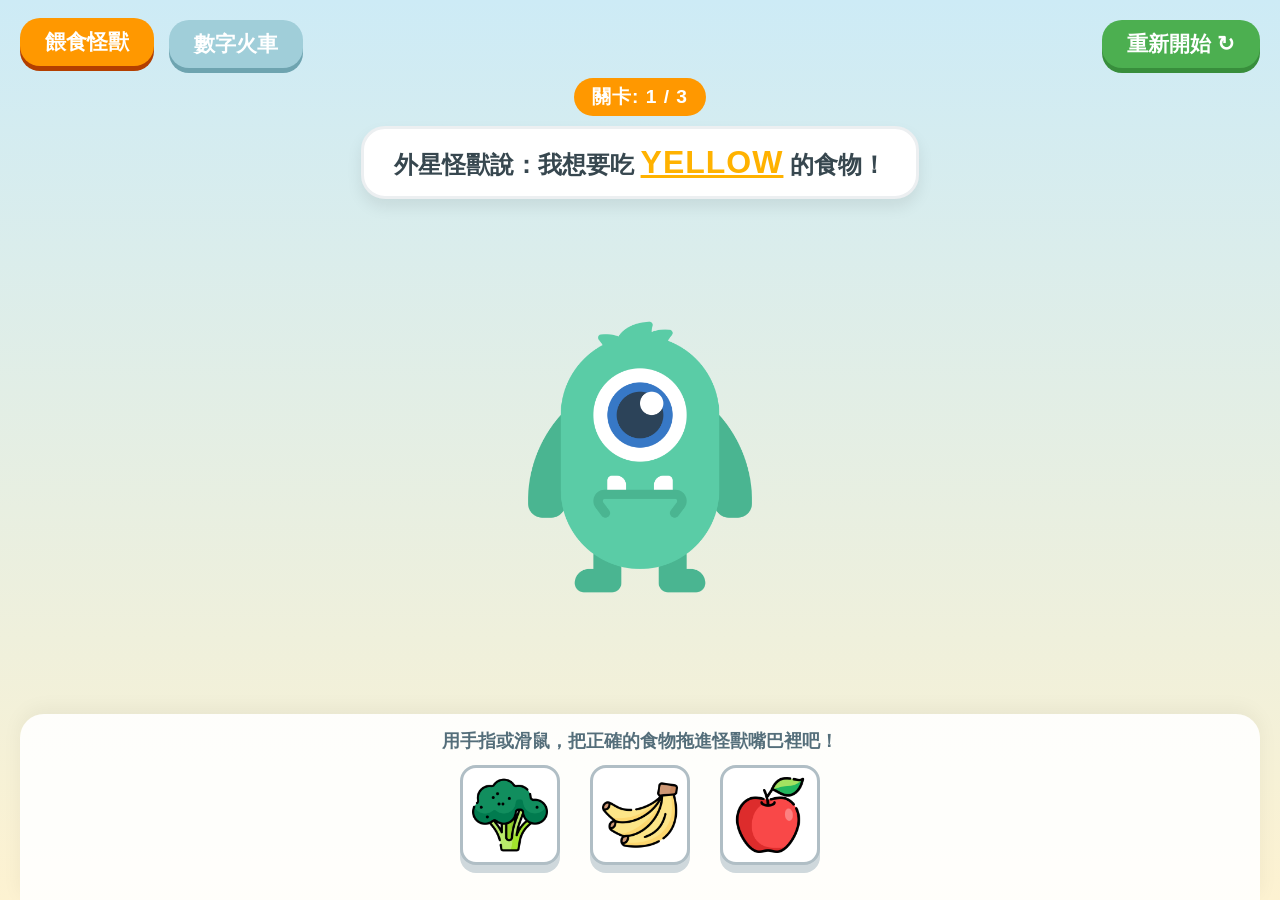
==== commit 6e84ba52: "fix: 關卡bug" ====
--- a/game-monster.html
+++ b/game-monster.html
@@ -17,6 +17,7 @@
   </head>
   <body>
     <main class="ebook-container">
+      
       <nav class="page-navigation">
         <div class="route-links">
           <a href="game-monster.html" class="nav-link active">餵食怪獸</a>
@@ -51,8 +52,7 @@
       </footer>
     </main>
 
-    <!-- 引入主要邏輯 JavaScript -->
-    <script src="js/audio-manager.js.js"></script>
+    <script src="js/audio-manager.js"></script>
     <script src="js/monster.js"></script>
   </body>
-</html>
+</html>
